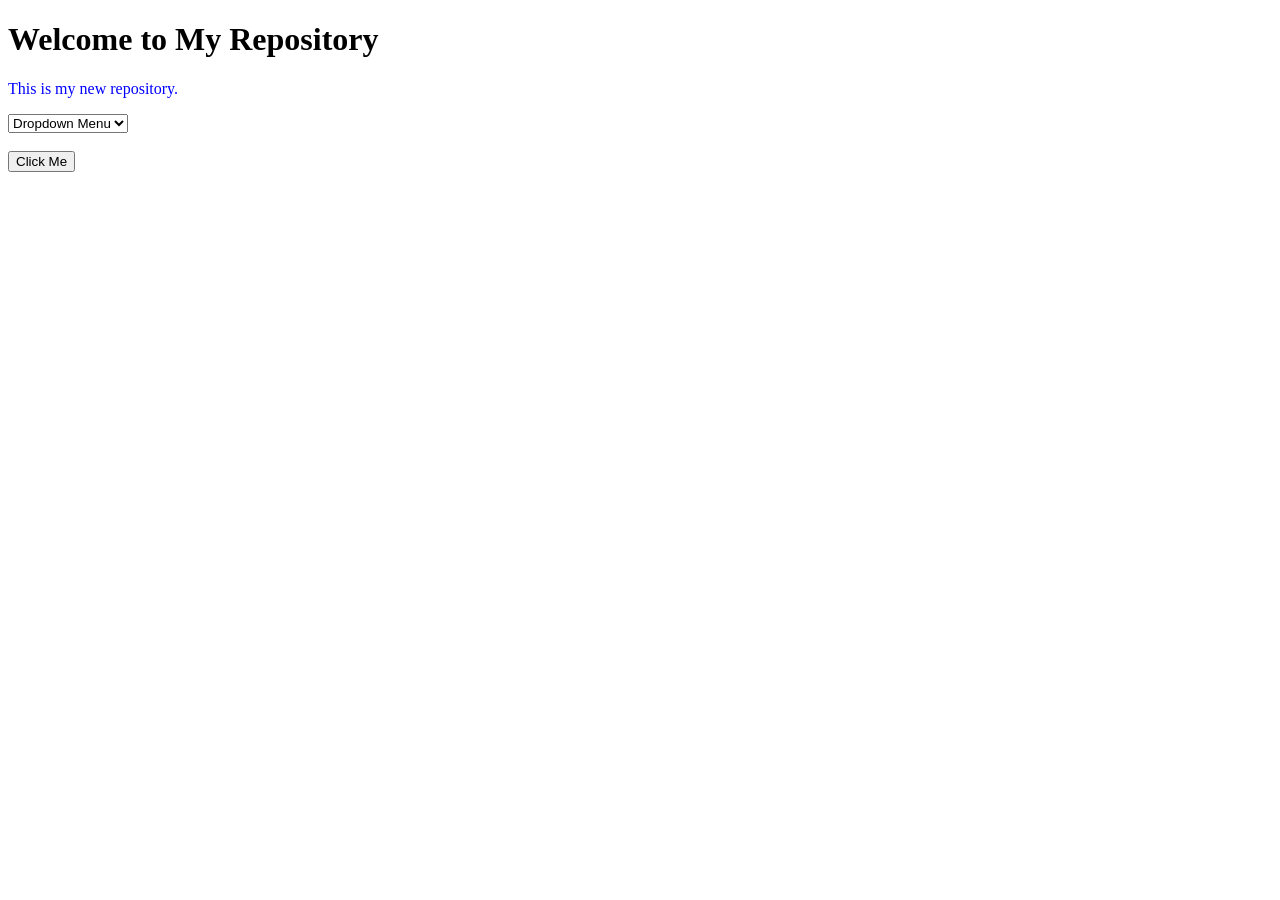
==== index.html @ ff0c0847 "Adding new features" ====
<!DOCTYPE html>
<html lang="en">
<head>
    <meta charset="UTF-8">
    <meta name="viewport" content="width=device-width, initial-scale=1.0">
    <title>Local Repository Demo</title>
    <link rel="stylesheet" href="style.css">
</head>
<body>

    <h1>Welcome to My Repository</h1>

    <p>This is my new repository.</p>

    <select>
        <option>Dropdown Menu</option>
        <option>HTML</option>
        <option>CSS</option>
        <option>JavaScript</option>
    </select>

    <br><br>

    <button>Click Me</button>

</body>
</html>
---- style.css ----
p {
    color : blue;
}
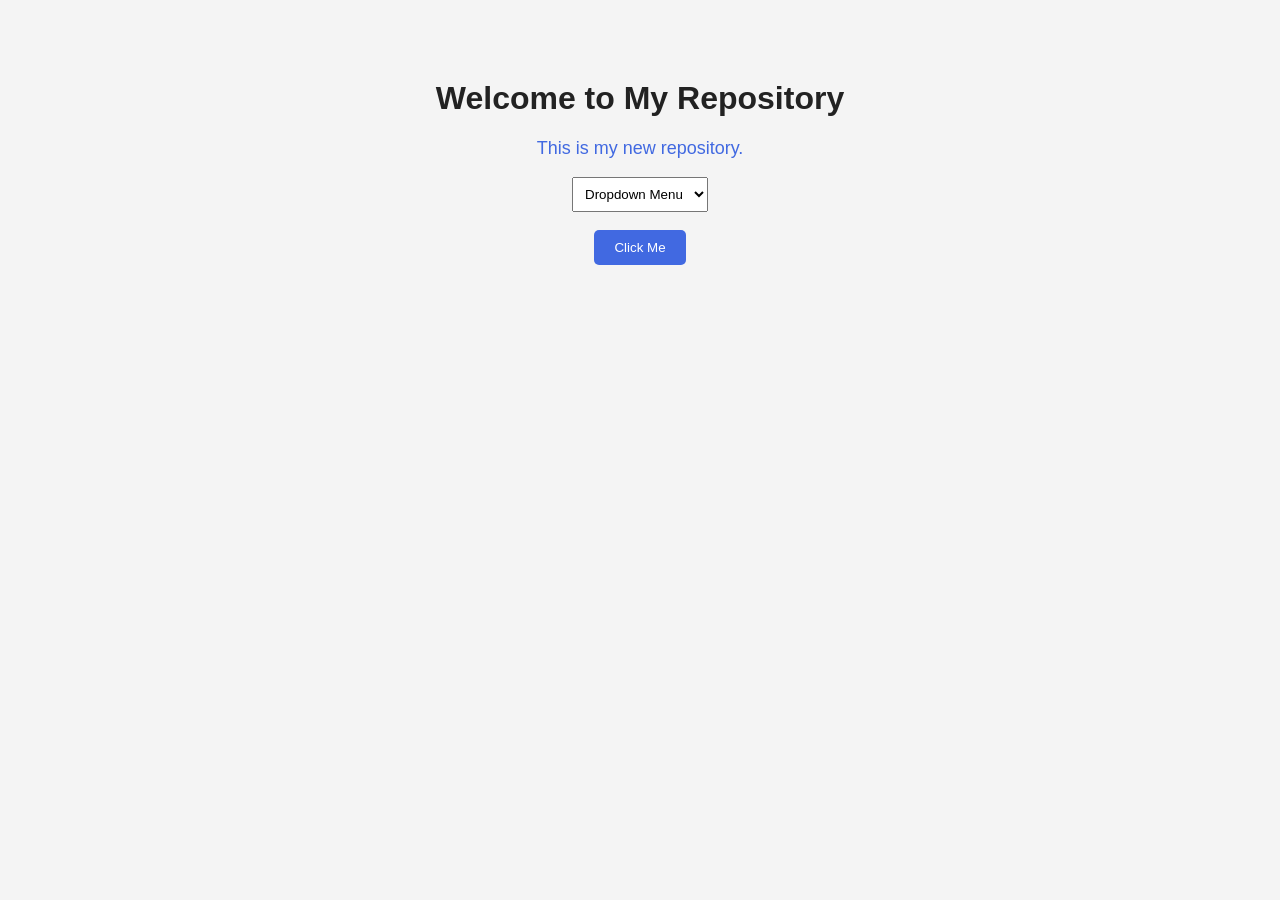
==== commit f01d833b: "Refactor project structure and improve documentation" ====
--- a/index.html
+++ b/index.html
@@ -1,7 +1,7 @@
 <!DOCTYPE html>
 <html lang="en">
 <head>
-    <meta charset="UTF-8">
+    <meta charset="UTF-8A">
     <meta name="viewport" content="width=device-width, initial-scale=1.0">
     <title>Local Repository Demo</title>
     <link rel="stylesheet" href="style.css">
--- a/style.css
+++ b/style.css
@@ -1,3 +1,32 @@
+body {
+    font-family: Arial, sans-serif;
+    text-align: center;
+    margin-top: 80px;
+    background-color: #f4f4f4;
+}
+
+h1 {
+    color: #222;
+}
+
 p {
-    color : blue;
+    color: royalblue;
+    font-size: 18px;
+}
+
+button {
+    padding: 10px 20px;
+    background-color: royalblue;
+    color: white;
+    border: none;
+    border-radius: 5px;
+    cursor: pointer;
+}
+
+button:hover {
+    background-color: #1d4ed8;
+}
+
+select {
+    padding: 8px;
 }
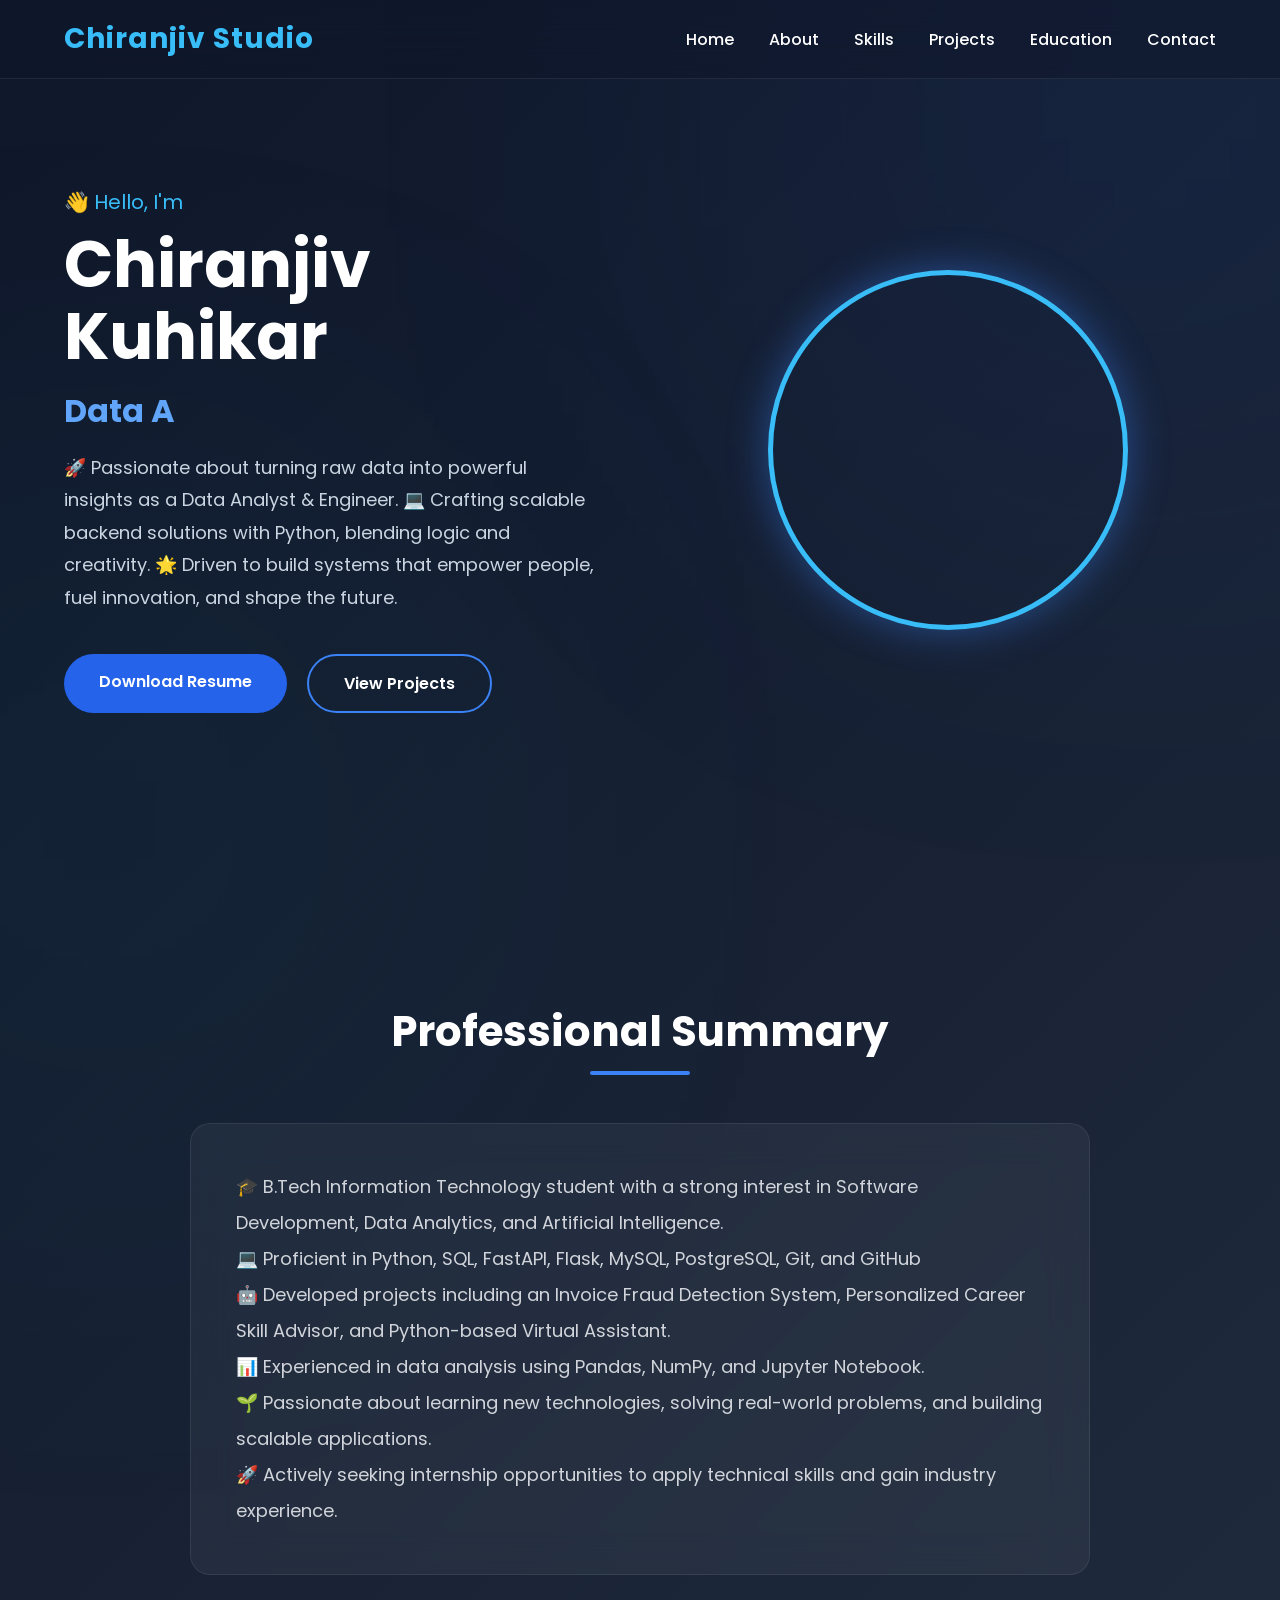
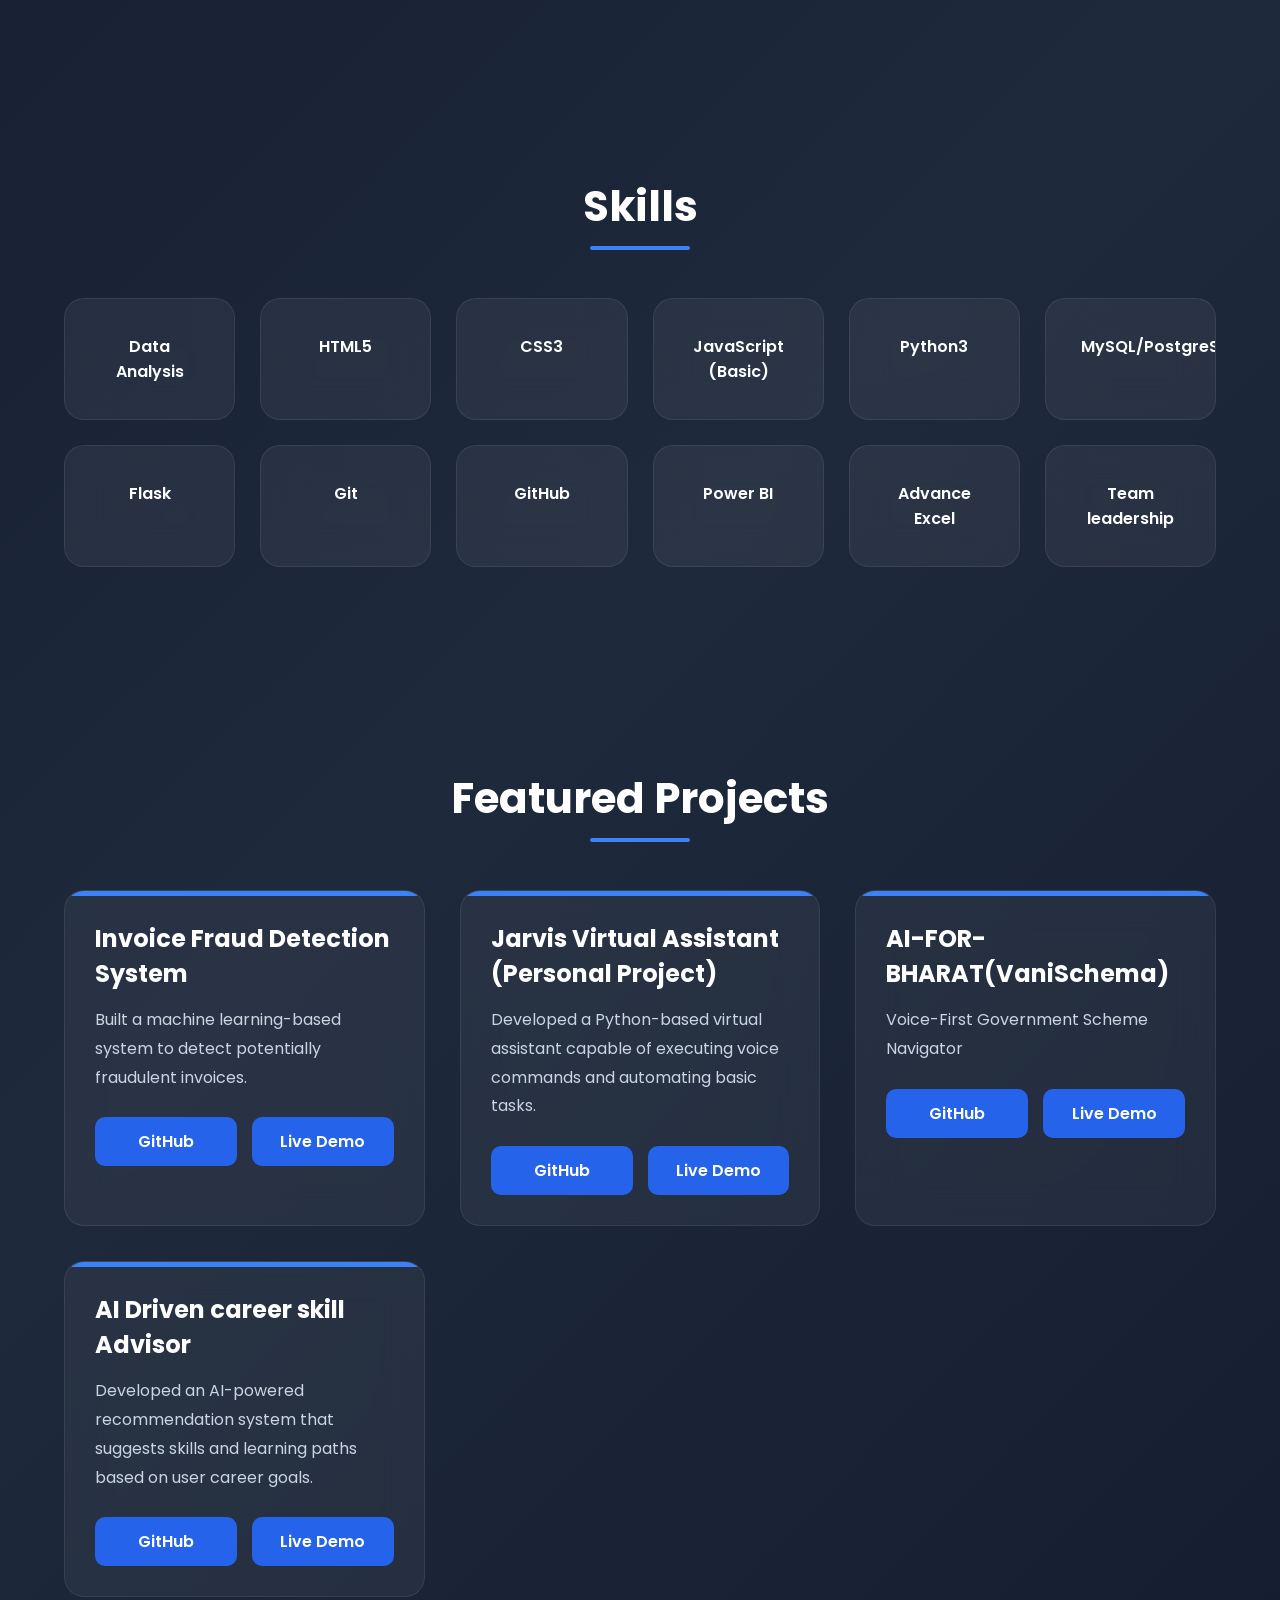
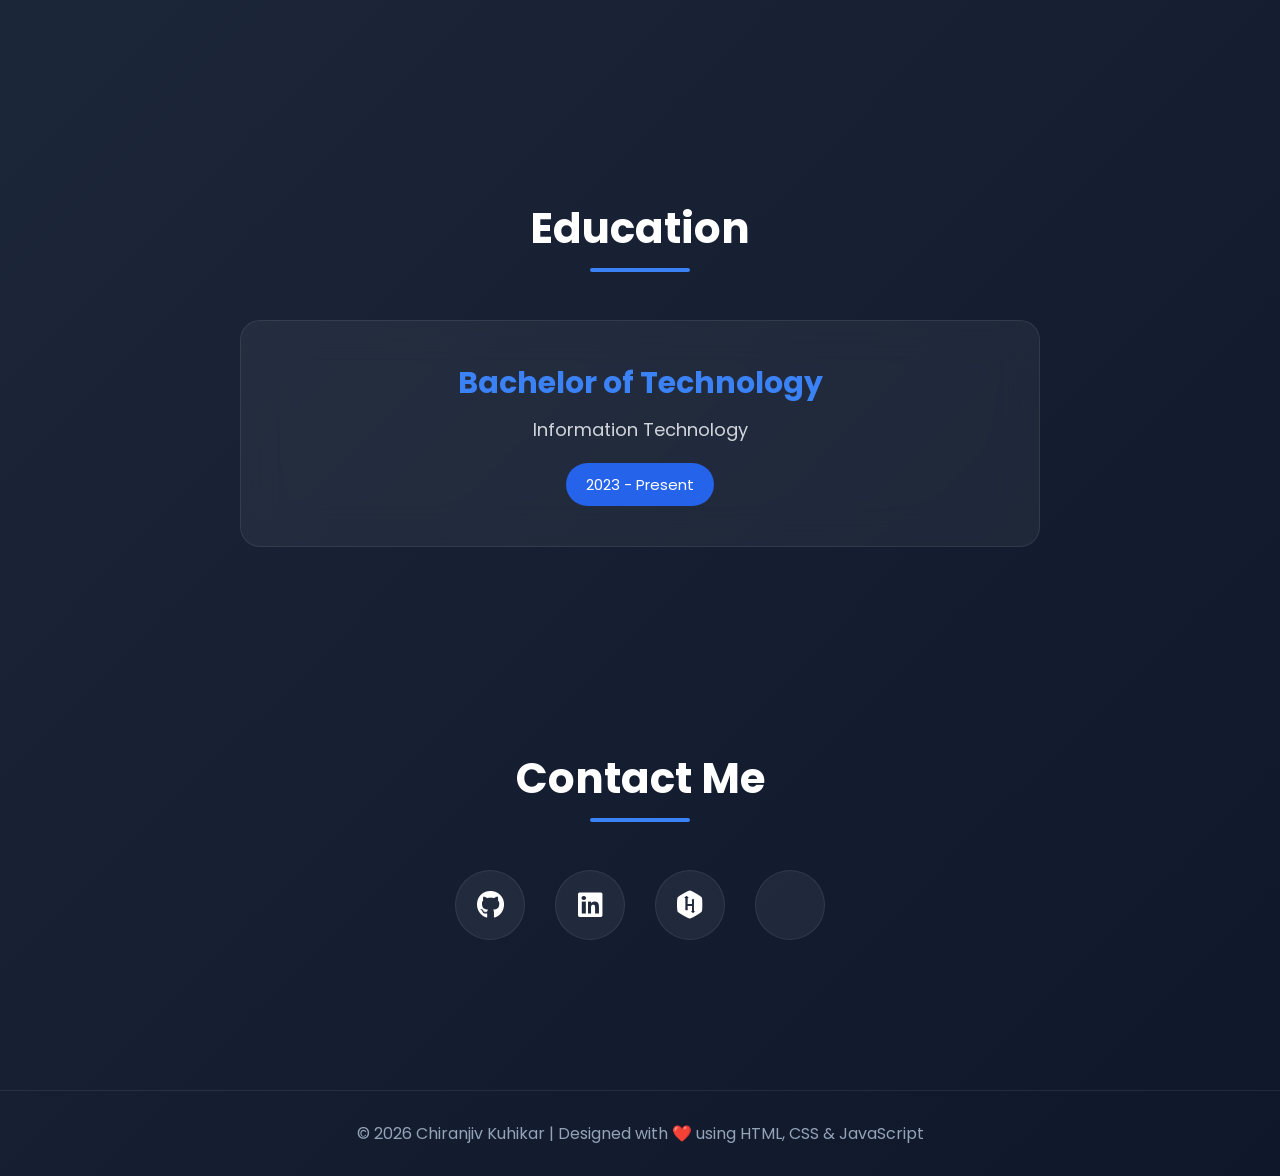
==== commit c998d0c4: "Update education and social section" ====
--- a/index.html
+++ b/index.html
@@ -1,27 +1,384 @@
 <!DOCTYPE html>
 <html lang="en">
 <head>
-    <meta charset="UTF-8A">
+    <meta charset="UTF-8">
     <meta name="viewport" content="width=device-width, initial-scale=1.0">
-    <title>Local Repository Demo</title>
-    <link rel="stylesheet" href="style.css">
+    <title>John Doe | Portfolio</title>
+
+    <!-- CSS -->
+    <link rel="stylesheet" href="styles.css">
+
+    <!-- Font Awesome -->
+    <link rel="stylesheet"
+        href="https://cdnjs.cloudflare.com/ajax/libs/font-awesome/6.5.2/css/all.min.css">
+
+    <!-- Google Font -->
+    <link href="https://fonts.googleapis.com/css2?family=Poppins:wght@300;400;500;600;700&display=swap"
+        rel="stylesheet">
 </head>
+
 <body>
 
-    <h1>Welcome to My Repository</h1>
-
-    <p>This is my new repository.</p>
-
-    <select>
-        <option>Dropdown Menu</option>
-        <option>HTML</option>
-        <option>CSS</option>
-        <option>JavaScript</option>
-    </select>
-
-    <br><br>
-
-    <button>Click Me</button>
+    <!-- ================= NAVBAR ================= -->
+
+    <header>
+
+        <nav class="navbar">
+
+            <div class="logo">
+                Chiranjiv Studio
+            </div>
+
+            <ul class="nav-links">
+
+                <li><a href="#home">Home</a></li>
+
+                <li><a href="#about">About</a></li>
+
+                <li><a href="#skills">Skills</a></li>
+
+                <li><a href="#projects">Projects</a></li>
+
+                <li><a href="#education">Education</a></li>
+
+                <li><a href="#contact">Contact</a></li>
+
+            </ul>
+
+            <div class="menu-btn">
+                <i class="fa-solid fa-bars"></i>
+            </div>
+
+        </nav>
+
+    </header>
+
+    <!-- ================= HERO ================= -->
+
+    <section id="home" class="hero">
+
+        <div class="hero-left">
+
+            <p class="greeting">
+                👋 Hello, I'm
+            </p>
+
+            <h1>
+                Chiranjiv Kuhikar
+            </h1>
+
+            <h2>
+                <span id="typing"></span>
+            </h2>
+
+            <p class="hero-text">
+
+                🚀 Passionate about turning raw data into powerful insights as a Data Analyst & Engineer.               
+                
+                💻 Crafting scalable backend solutions with Python, blending logic and creativity.
+
+                🌟 Driven to build systems that empower people, fuel innovation, and shape the future.
+
+            </p>
+
+            <div class="hero-buttons">
+
+                <a href="#" class="btn">
+                    Download Resume
+                </a>
+
+                <a href="#projects" class="btn btn-outline">
+                    View Projects
+                </a>
+
+            </div>
+
+        </div>
+
+        <div class="hero-right">
+
+            <div class="profile-card">
+
+                <img src="images/profile.jpg" alt="Profile">
+
+            </div>
+
+        </div>
+
+    </section>
+
+    <!-- ================= ABOUT ================= -->
+
+    <section id="about">
+
+        <h2 class="section-title">
+
+            Professional Summary
+
+        </h2>
+
+        <div class="about-container">
+
+            <div class="about-text">
+
+                <p>
+                    🎓 B.Tech Information Technology student with a strong interest in Software Development, Data Analytics, and Artificial Intelligence.
+                </p>   
+                
+                    
+                <p>
+                    💻 Proficient in Python, SQL, FastAPI, Flask, MySQL, PostgreSQL, Git, and GitHub
+                </p>
+
+
+                <p>
+                    🤖 Developed projects including an Invoice Fraud Detection System, Personalized Career Skill Advisor, and Python-based Virtual Assistant.
+                </p>
+                   
+
+                <p>
+                    📊 Experienced in data analysis using Pandas, NumPy, and Jupyter Notebook.
+                </p>
+
+                <p>
+                    🌱 Passionate about learning new technologies, solving real-world problems, and building scalable applications.
+                </p>
+
+                <p>
+                    🚀 Actively seeking internship opportunities to apply technical skills and gain industry experience.
+                </p>
+
+            </div>
+
+        </div>
+
+    </section>
+
+    <!-- ================= SKILLS ================= -->
+
+    <section id="skills">
+
+        <h2 class="section-title">
+
+            Skills
+
+        </h2>
+
+        <div class="skills-grid">
+
+            <div class="skill-card">Data Analysis</div>
+
+            <div class="skill-card">HTML5</div>
+
+            <div class="skill-card">CSS3</div>
+
+            <div class="skill-card">JavaScript (Basic)</div>
+
+            <div class="skill-card">Python3</div>
+
+            <div class="skill-card">MySQL/PostgreSQL</div>
+
+            <div class="skill-card">Flask</div>
+
+            <div class="skill-card">Git</div>
+
+            <div class="skill-card">GitHub</div>
+
+            <div class="skill-card">Power BI</div>
+
+            <div class="skill-card">Advance Excel</div>
+
+            <div class="skill-card">Team leadership</div>
+
+        </div>
+
+    </section>
+
+    <!-- ================= PROJECTS ================= -->
+
+    <section id="projects">
+
+        <h2 class="section-title">
+
+            Featured Projects
+
+        </h2>
+
+        <div class="projects-grid">
+
+            <div class="project-card">
+
+                <h3>
+
+                    Invoice Fraud Detection System
+
+                </h3>
+
+                <p>
+
+                    Built a machine learning-based system to detect potentially
+                    fraudulent invoices.
+
+                </p>
+
+                <div class="project-buttons">
+
+                    <a href="https://github.com/Chiranjiv-06/invoice-fraud-detection-system">GitHub</a>
+
+                    <a href="#">Live Demo</a>
+
+                </div>
+
+            </div>
+
+            <div class="project-card">
+
+                <h3>
+
+                    Jarvis Virtual Assistant (Personal Project)
+
+                </h3>
+
+                <p>
+
+                    Developed a Python-based virtual assistant capable of executing
+                    voice commands and automating basic tasks.
+
+                </p>
+
+                <div class="project-buttons">
+
+                    <a href="https://github.com/Chiranjiv-06/jarvis-virtual-assistant">GitHub</a>
+
+                    <a href="#">Live Demo</a>
+
+                </div>
+
+            </div>
+
+            <div class="project-card">
+
+                <h3>
+
+                    AI-FOR-BHARAT(VaniSchema)
+
+                </h3>
+
+                <p>
+
+                    Voice-First Government Scheme Navigator
+                </p>
+
+                <div class="project-buttons">
+
+                    <a href="https://github.com/Chiranjiv-06/AI-FOR-BHARAT">GitHub</a>
+
+                    <a href="#">Live Demo</a>
+
+                </div>
+
+            </div>
+
+            <div class="project-card">
+
+                <h3>
+
+                    AI Driven career skill Advisor
+
+                </h3>
+
+                <p>
+
+                    Developed an AI-powered recommendation system that
+                    suggests skills and learning paths based on user career goals.
+
+                </p>
+
+                <div class="project-buttons">
+
+                    <a href="https://github.com/Chiranjiv-06/AI-driven-career-advisor">GitHub</a>
+
+                    <a href="#">Live Demo</a>
+
+                </div>
+
+            </div>
+
+        </div>
+
+    </section>
+
+    <!-- ================= EDUCATION ================= -->
+
+    <section id="education">
+
+        <h2 class="section-title">
+
+            Education
+
+        </h2>
+
+        <div class="education-card">
+
+            <h3>
+
+                Bachelor of Technology
+
+            </h3>
+
+            <p>
+
+                Information Technology
+
+            </p>
+
+            <span>
+
+                2023 - Present
+
+            </span>
+
+        </div>
+
+    </section>
+
+    <!-- ================= CONTACT ================= -->
+
+    <section id="contact">
+
+        <h2 class="section-title">
+
+            Contact Me
+
+        </h2>
+
+        <div class="contact-container">
+
+            <a href="https://github.com/Chiranjiv-06"><i class="fa-brands fa-github"></i></a>
+
+            <a href="https://www.linkedin.com/in/chiranjiv-k-4aa36230a/"><i class="fa-brands fa-linkedin"></i></a>
+
+            <a href="https://www.hackerrank.com/profile/chiranjivkuhika1"><i class="fa-brands fa-hackerrank"></i></a>
+
+            <a href="https://leetcode.com/u/Chiranjivkuhi06/"><i class="fa-brands fa-leetcode"></i></a>
+
+        </div>
+
+    </section>
+
+    <!-- ================= FOOTER ================= -->
+
+    <footer>
+
+        <p>
+
+            © 2026 Chiranjiv Kuhikar | Designed with ❤️ using HTML, CSS & JavaScript
+
+        </p>
+
+    </footer>
+
+    <script src="script.js"></script>
 
 </body>
 </html>
--- a/styles.css
+++ b/styles.css
@@ -0,0 +1,1008 @@
+/* ===================================
+   GOOGLE FONT
+=================================== */
+@import url('https://fonts.googleapis.com/css2?family=Poppins:wght@300;400;500;600;700;800&display=swap');
+
+/* ===================================
+   RESET
+=================================== */
+
+*{
+    margin:0;
+    padding:0;
+    box-sizing:border-box;
+    scroll-behavior:smooth;
+}
+
+body{
+
+    font-family:'Poppins',sans-serif;
+
+    background:linear-gradient(135deg,#0f172a,#1e293b,#0f172a);
+
+    color:white;
+
+    overflow-x:hidden;
+
+}
+
+/* Scrollbar */
+
+::-webkit-scrollbar{
+    width:8px;
+}
+
+::-webkit-scrollbar-thumb{
+
+    background:#3b82f6;
+    border-radius:20px;
+
+}
+
+::-webkit-scrollbar-track{
+
+    background:#111827;
+
+}
+
+/* ===================================
+   NAVBAR
+=================================== */
+
+header{
+
+    position:fixed;
+
+    width:100%;
+
+    top:0;
+
+    left:0;
+
+    z-index:1000;
+
+    backdrop-filter:blur(20px);
+
+    background:rgba(15,23,42,.55);
+
+    border-bottom:1px solid rgba(255,255,255,.08);
+
+}
+
+.navbar{
+
+    width:90%;
+
+    margin:auto;
+
+    display:flex;
+
+    justify-content:space-between;
+
+    align-items:center;
+
+    padding:18px 0;
+
+}
+
+.logo{
+
+    font-size:28px;
+
+    font-weight:700;
+
+    color:#38bdf8;
+
+    letter-spacing:1px;
+
+}
+
+.nav-links{
+
+    display:flex;
+
+    gap:35px;
+
+    list-style:none;
+
+}
+
+.nav-links a{
+
+    text-decoration:none;
+
+    color:white;
+
+    font-weight:500;
+
+    transition:.3s;
+
+}
+
+.nav-links a:hover{
+
+    color:#38bdf8;
+
+}
+
+.menu-btn{
+
+    display:none;
+
+    font-size:28px;
+
+    cursor:pointer;
+
+}
+
+/* ===================================
+   HERO
+=================================== */
+
+.hero{
+
+    min-height:100vh;
+
+    width:90%;
+
+    margin:auto;
+
+    display:flex;
+
+    align-items:center;
+
+    justify-content:space-between;
+
+    gap:80px;
+
+}
+
+.hero-left{
+
+    flex:1;
+
+}
+
+.greeting{
+
+    color:#38bdf8;
+
+    font-size:20px;
+
+    margin-bottom:12px;
+
+}
+
+.hero h1{
+
+    font-size:65px;
+
+    font-weight:700;
+
+    line-height:1.1;
+
+    margin-bottom:15px;
+
+}
+
+.hero h2{
+
+    font-size:32px;
+
+    color:#60a5fa;
+
+    height:45px;
+
+    margin-bottom:20px;
+
+}
+
+.hero-text{
+
+    font-size:18px;
+
+    color:#cbd5e1;
+
+    max-width:650px;
+
+    line-height:1.8;
+
+    margin-bottom:40px;
+
+}
+
+/* Buttons */
+
+.hero-buttons{
+
+    display:flex;
+
+    gap:20px;
+
+}
+
+.btn{
+
+    text-decoration:none;
+
+    padding:15px 35px;
+
+    border-radius:50px;
+
+    background:#2563eb;
+
+    color:white;
+
+    font-weight:600;
+
+    transition:.4s;
+
+}
+
+.btn:hover{
+
+    transform:translateY(-5px);
+
+    box-shadow:0 10px 25px rgba(37,99,235,.45);
+
+}
+
+.btn-outline{
+
+    background:transparent;
+
+    border:2px solid #3b82f6;
+
+}
+
+.btn-outline:hover{
+
+    background:#2563eb;
+
+}
+
+/* ===================================
+   PROFILE CARD
+=================================== */
+
+.hero-right{
+
+    flex:1;
+
+    display:flex;
+
+    justify-content:center;
+
+}
+
+.profile-card{
+
+    width:360px;
+
+    height:360px;
+
+    border-radius:50%;
+
+    overflow:hidden;
+
+    border:5px solid #38bdf8;
+
+    box-shadow:
+
+    0 0 40px rgba(59,130,246,.45);
+
+    animation:float 4s ease-in-out infinite;
+
+}
+
+.profile-card img{
+
+    width:100%;
+
+    height:100%;
+
+    object-fit:cover;
+
+}
+
+/* ===================================
+   FLOATING ANIMATION
+=================================== */
+
+@keyframes float{
+
+    0%{
+
+        transform:translateY(0);
+
+    }
+
+    50%{
+
+        transform:translateY(-18px);
+
+    }
+
+    100%{
+
+        transform:translateY(0);
+
+    }
+
+}
+
+/* ===================================
+   SECTION
+=================================== */
+
+section{
+
+    width:90%;
+
+    margin:auto;
+
+    padding:100px 0;
+
+}
+
+.section-title{
+
+    text-align:center;
+
+    font-size:42px;
+
+    margin-bottom:60px;
+
+    position:relative;
+
+}
+
+.section-title::after{
+
+    content:"";
+
+    position:absolute;
+
+    width:100px;
+
+    height:4px;
+
+    background:#3b82f6;
+
+    left:50%;
+
+    transform:translateX(-50%);
+
+    bottom:-12px;
+
+    border-radius:10px;
+
+}
+
+/* ===================================
+   BACKGROUND GLOW
+=================================== */
+
+body::before{
+
+    content:"";
+
+    position:fixed;
+
+    width:500px;
+
+    height:500px;
+
+    background:#2563eb;
+
+    filter:blur(250px);
+
+    opacity:.18;
+
+    top:-150px;
+
+    right:-120px;
+
+    z-index:-1;
+
+}
+
+body::after{
+
+    content:"";
+
+    position:fixed;
+
+    width:400px;
+
+    height:400px;
+
+    background:#06b6d4;
+
+    filter:blur(250px);
+
+    opacity:.15;
+
+    bottom:-120px;
+
+    left:-100px;
+
+    z-index:-1;
+
+}
+
+
+/* ===================================
+   ABOUT SECTION
+=================================== */
+
+.about-container{
+    display:flex;
+    justify-content:center;
+    align-items:center;
+}
+
+.about-text{
+    max-width:900px;
+    background:rgba(255,255,255,.05);
+    backdrop-filter:blur(20px);
+    border:1px solid rgba(255,255,255,.08);
+    border-radius:20px;
+    padding:45px;
+    line-height:2;
+    color:#d1d5db;
+    font-size:18px;
+    transition:.4s;
+}
+
+.about-text:hover{
+    transform:translateY(-8px);
+    box-shadow:0 15px 40px rgba(37,99,235,.25);
+}
+
+/* ===================================
+   SKILLS
+=================================== */
+
+.skills-grid{
+
+    display:grid;
+
+    grid-template-columns:repeat(auto-fit,minmax(170px,1fr));
+
+    gap:25px;
+
+}
+
+.skill-card{
+
+    background:rgba(255,255,255,.06);
+
+    backdrop-filter:blur(20px);
+
+    border:1px solid rgba(255,255,255,.08);
+
+    padding:35px;
+
+    border-radius:20px;
+
+    text-align:center;
+
+    font-weight:600;
+
+    cursor:pointer;
+
+    transition:.4s;
+
+    color:white;
+
+    position:relative;
+
+    overflow:hidden;
+
+}
+
+.skill-card::before{
+
+    content:"";
+
+    position:absolute;
+
+    width:120%;
+
+    height:120%;
+
+    background:linear-gradient(
+        45deg,
+        transparent,
+        rgba(59,130,246,.25),
+        transparent
+    );
+
+    left:-120%;
+
+    top:0;
+
+    transition:.6s;
+
+}
+
+.skill-card:hover::before{
+
+    left:120%;
+
+}
+
+.skill-card:hover{
+
+    transform:translateY(-10px);
+
+    background:#2563eb;
+
+    box-shadow:0 20px 40px rgba(37,99,235,.35);
+
+}
+
+/* ===================================
+   PROJECTS
+=================================== */
+
+.projects-grid{
+
+    display:grid;
+
+    grid-template-columns:repeat(auto-fit,minmax(320px,1fr));
+
+    gap:35px;
+
+}
+
+.project-card{
+
+    background:rgba(255,255,255,.05);
+
+    backdrop-filter:blur(20px);
+
+    border-radius:20px;
+
+    padding:30px;
+
+    border:1px solid rgba(255,255,255,.08);
+
+    transition:.4s;
+
+    position:relative;
+
+    overflow:hidden;
+
+}
+
+.project-card::before{
+
+    content:"";
+
+    position:absolute;
+
+    width:100%;
+
+    height:5px;
+
+    background:#3b82f6;
+
+    left:0;
+
+    top:0;
+
+}
+
+.project-card:hover{
+
+    transform:translateY(-12px);
+
+    box-shadow:0 20px 50px rgba(37,99,235,.35);
+
+}
+
+.project-card h3{
+
+    font-size:24px;
+
+    margin-bottom:15px;
+
+}
+
+.project-card p{
+
+    color:#cbd5e1;
+
+    line-height:1.8;
+
+    margin-bottom:25px;
+
+}
+
+.project-buttons{
+
+    display:flex;
+
+    gap:15px;
+
+}
+
+.project-buttons a{
+
+    flex:1;
+
+    text-align:center;
+
+    padding:12px;
+
+    text-decoration:none;
+
+    color:white;
+
+    border-radius:10px;
+
+    background:#2563eb;
+
+    transition:.3s;
+
+    font-weight:600;
+
+}
+
+.project-buttons a:hover{
+
+    background:#1d4ed8;
+
+    transform:scale(1.05);
+
+}
+
+/* ===================================
+   HOVER EFFECTS
+=================================== */
+
+.project-card:hover h3{
+
+    color:#60a5fa;
+
+}
+
+.skill-card:hover{
+
+    letter-spacing:1px;
+
+}
+
+/* ===================================
+   EDUCATION
+=================================== */
+
+.education-card{
+
+    max-width:800px;
+
+    margin:auto;
+
+    padding:40px;
+
+    border-radius:20px;
+
+    background:rgba(255,255,255,.05);
+
+    backdrop-filter:blur(20px);
+
+    border:1px solid rgba(255,255,255,.08);
+
+    text-align:center;
+
+    transition:.4s;
+
+}
+
+.education-card:hover{
+
+    transform:translateY(-10px);
+
+    box-shadow:0 20px 50px rgba(37,99,235,.3);
+
+}
+
+.education-card h3{
+
+    font-size:30px;
+
+    color:#3b82f6;
+
+    margin-bottom:10px;
+
+}
+
+.education-card p{
+
+    font-size:18px;
+
+    color:#d1d5db;
+
+}
+
+.education-card span{
+
+    display:inline-block;
+
+    margin-top:20px;
+
+    padding:10px 20px;
+
+    background:#2563eb;
+
+    border-radius:30px;
+
+    font-size:15px;
+
+}
+
+/* ===================================
+   CONTACT
+=================================== */
+
+.contact-container{
+
+    display:flex;
+
+    justify-content:center;
+
+    gap:30px;
+
+    flex-wrap:wrap;
+
+}
+
+.contact-container a{
+
+    width:70px;
+
+    height:70px;
+
+    display:flex;
+
+    justify-content:center;
+
+    align-items:center;
+
+    border-radius:50%;
+
+    background:rgba(255,255,255,.06);
+
+    color:white;
+
+    font-size:28px;
+
+    text-decoration:none;
+
+    transition:.4s;
+
+    border:1px solid rgba(255,255,255,.08);
+
+}
+
+.contact-container a:hover{
+
+    background:#2563eb;
+
+    transform:translateY(-10px) rotate(360deg);
+
+    box-shadow:0 20px 40px rgba(37,99,235,.35);
+
+}
+
+/* ===================================
+   FOOTER
+=================================== */
+
+footer{
+
+    text-align:center;
+
+    padding:30px;
+
+    margin-top:50px;
+
+    border-top:1px solid rgba(255,255,255,.08);
+
+    color:#94a3b8;
+
+}
+
+/* ===================================
+   REVEAL ANIMATION
+=================================== */
+
+.hidden{
+
+    opacity:0;
+
+    transform:translateY(70px);
+
+    transition:1s;
+
+}
+
+.show{
+
+    opacity:1;
+
+    transform:translateY(0);
+
+}
+
+/* ===================================
+   RESPONSIVE
+=================================== */
+
+@media(max-width:992px){
+
+.hero{
+
+    flex-direction:column-reverse;
+
+    text-align:center;
+
+    padding-top:130px;
+
+}
+
+.hero-buttons{
+
+    justify-content:center;
+
+}
+
+.hero h1{
+
+    font-size:50px;
+
+}
+
+.hero h2{
+
+    font-size:28px;
+
+}
+
+.profile-card{
+
+    width:280px;
+
+    height:280px;
+
+}
+
+}
+
+@media(max-width:768px){
+
+.nav-links{
+
+    position:absolute;
+
+    top:80px;
+
+    left:-100%;
+
+    width:100%;
+
+    background:#0f172a;
+
+    flex-direction:column;
+
+    text-align:center;
+
+    padding:30px;
+
+    transition:.4s;
+
+}
+
+.nav-links.active{
+
+    left:0;
+
+}
+
+.menu-btn{
+
+    display:block;
+
+}
+
+.hero h1{
+
+    font-size:42px;
+
+}
+
+.hero h2{
+
+    font-size:24px;
+
+}
+
+.hero-text{
+
+    font-size:16px;
+
+}
+
+.section-title{
+
+    font-size:34px;
+
+}
+
+.skills-grid{
+
+    grid-template-columns:repeat(2,1fr);
+
+}
+
+.projects-grid{
+
+    grid-template-columns:1fr;
+
+}
+
+}
+
+@media(max-width:500px){
+
+.hero{
+
+    width:95%;
+
+}
+
+.hero-buttons{
+
+    flex-direction:column;
+
+}
+
+.btn{
+
+    width:100%;
+
+}
+
+.profile-card{
+
+    width:220px;
+
+    height:220px;
+
+}
+
+.skills-grid{
+
+    grid-template-columns:1fr;
+
+}
+
+.contact-container{
+
+    gap:18px;
+
+}
+
+.contact-container a{
+
+    width:60px;
+
+    height:60px;
+
+    font-size:22px;
+
+}
+
+}
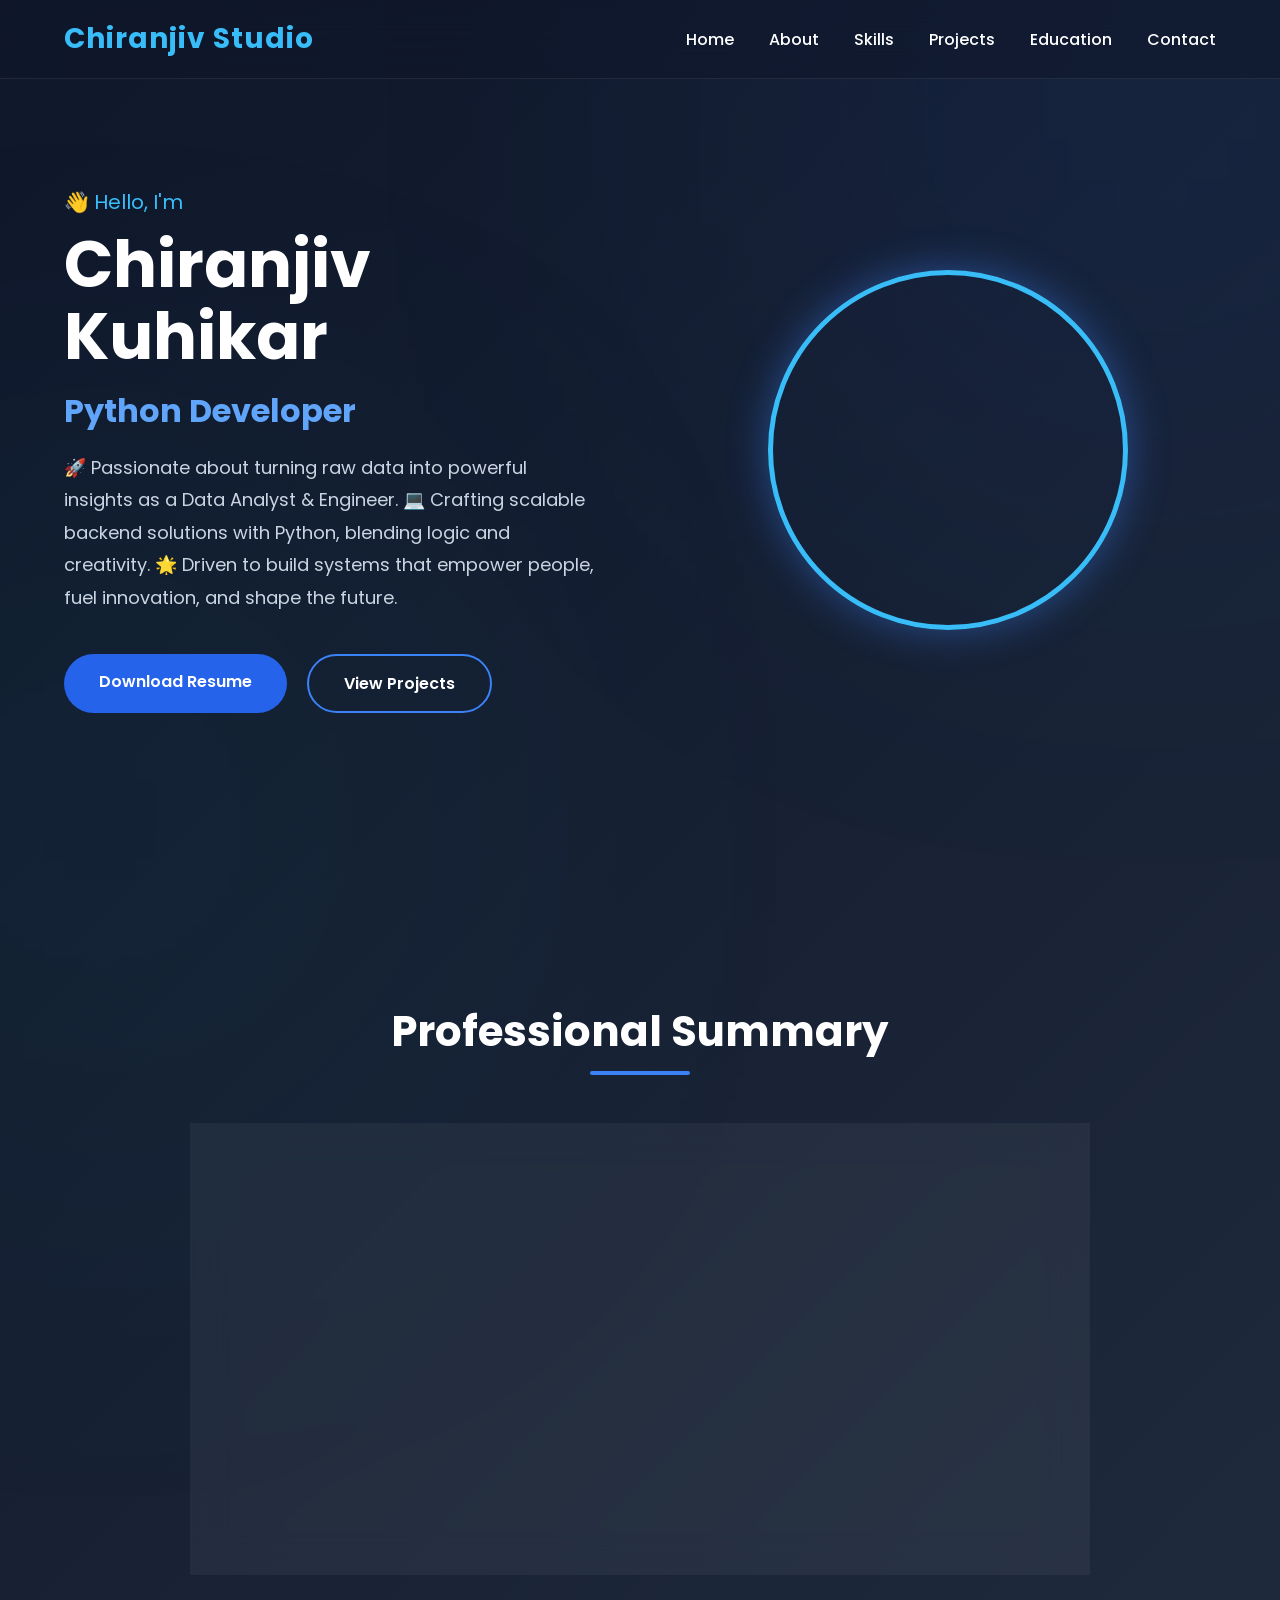
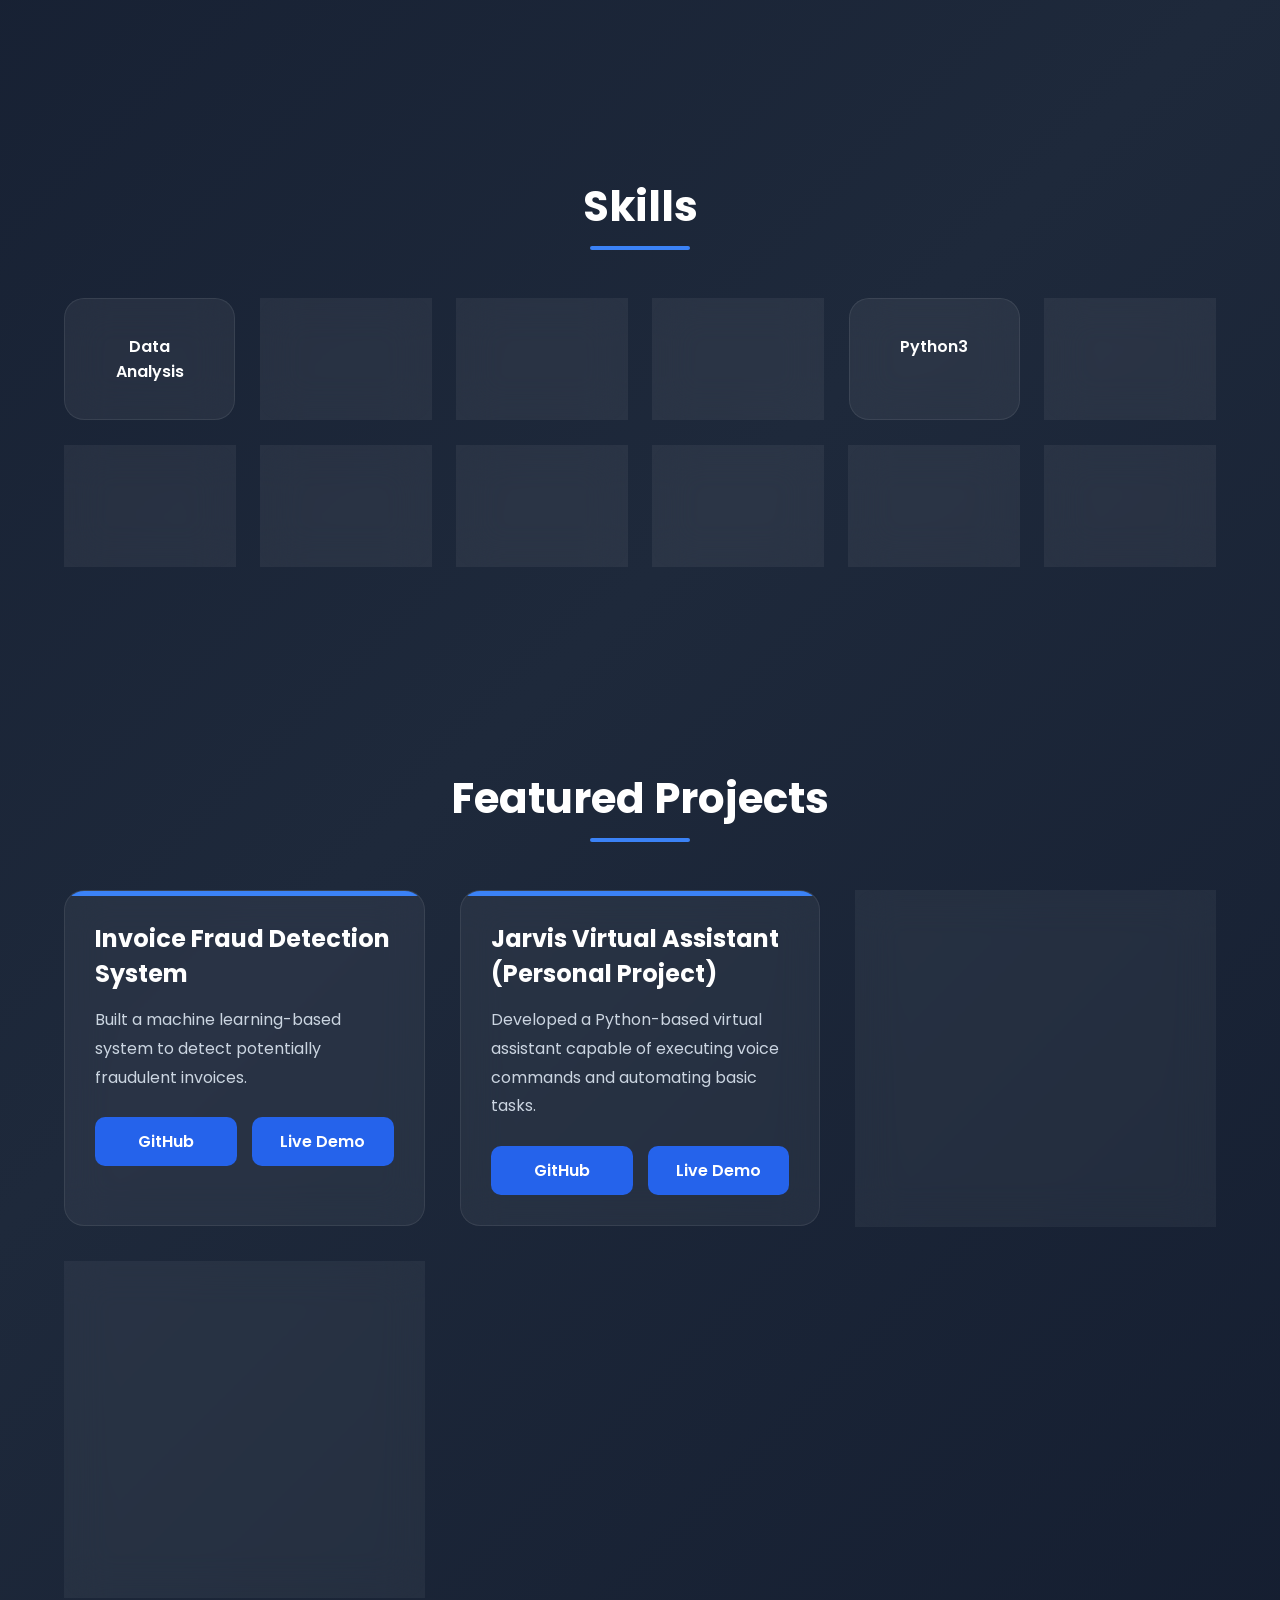
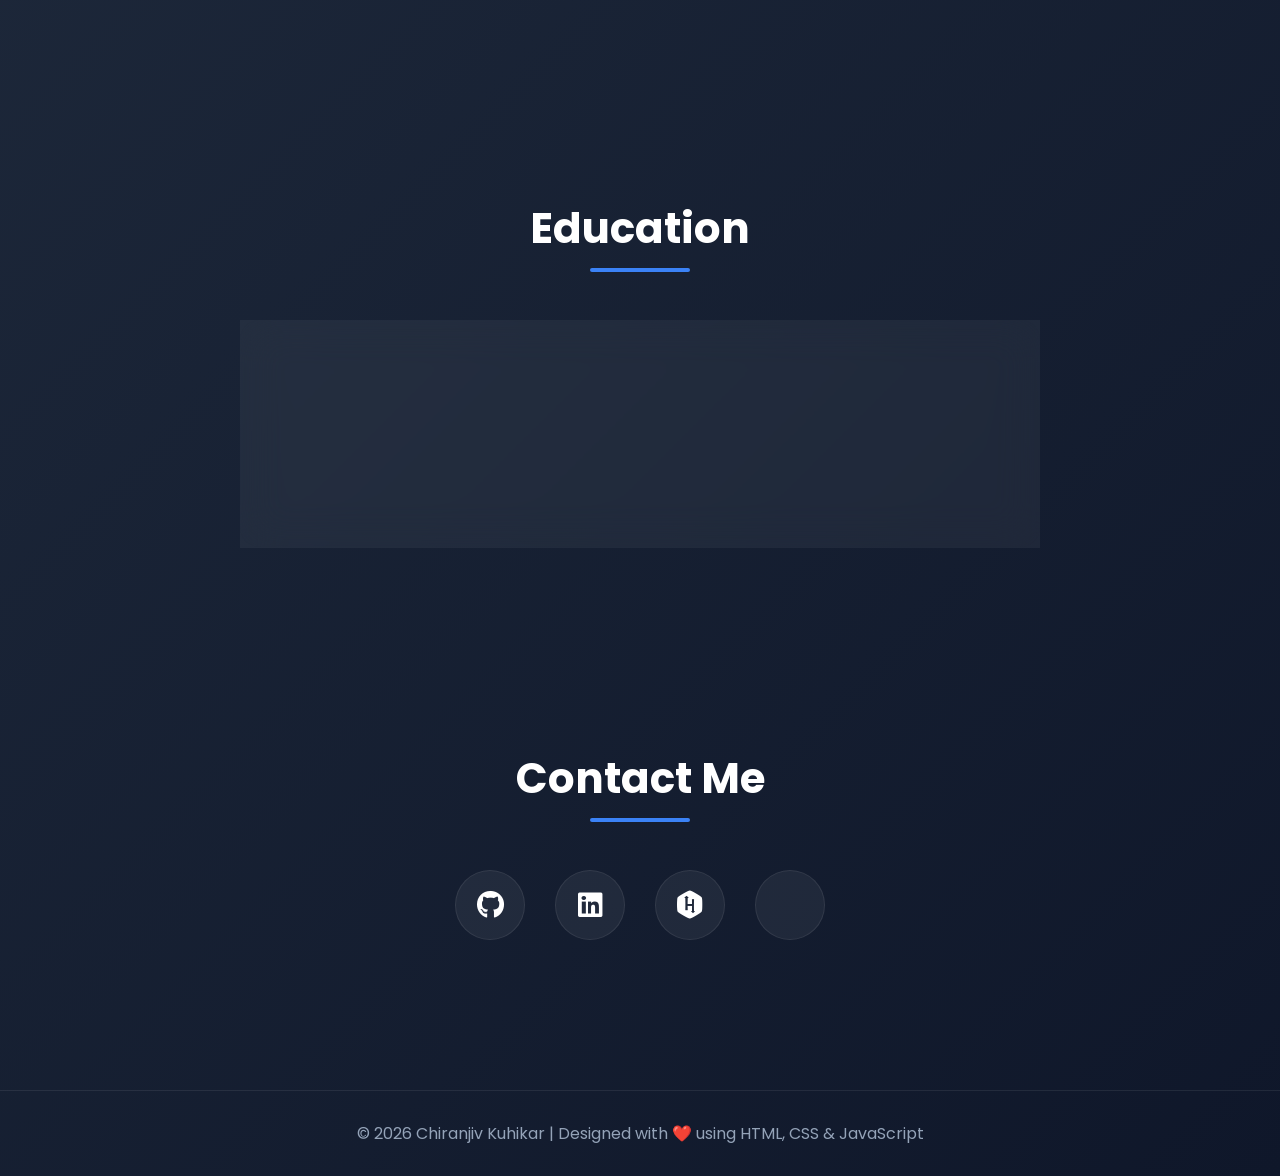
==== commit 8d7a472d: "Adding Social Links" ====
--- a/index.html
+++ b/index.html
@@ -3,7 +3,7 @@
 <head>
     <meta charset="UTF-8">
     <meta name="viewport" content="width=device-width, initial-scale=1.0">
-    <title>John Doe | Portfolio</title>
+    <title>Chiranjiv Kuhikar | Portfolio</title>
 
     <!-- CSS -->
     <link rel="stylesheet" href="styles.css">
